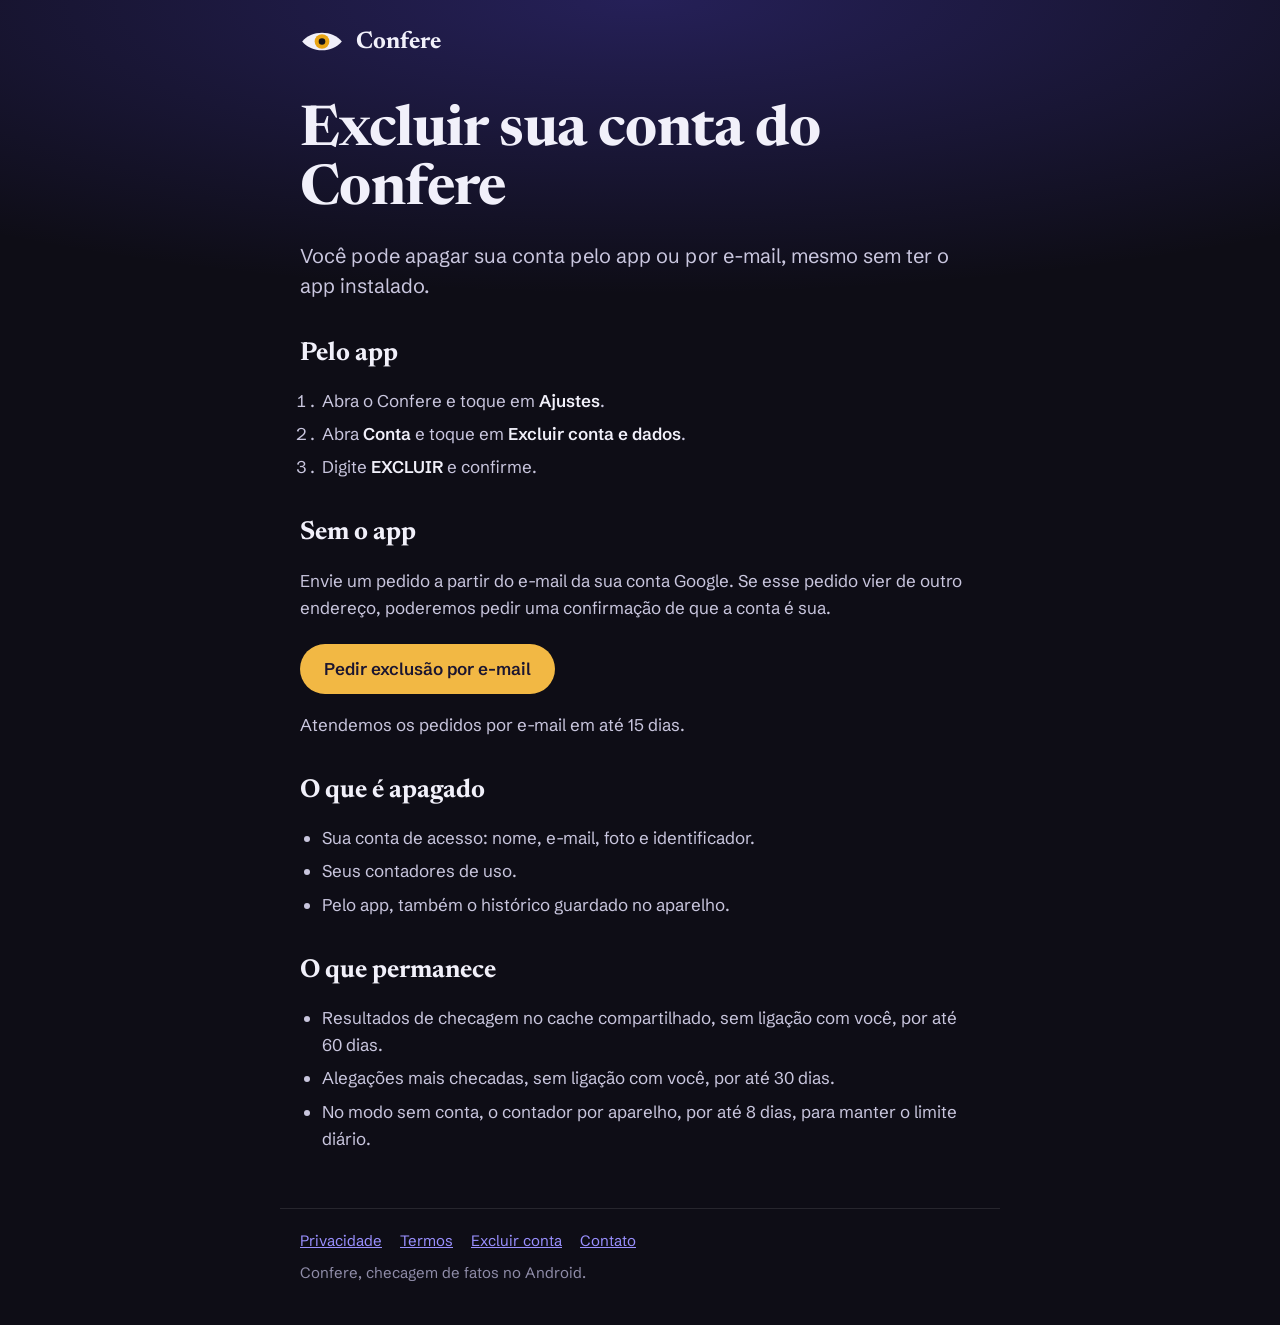
==== excluir-conta.html @ 86920b4b "Site do Confere" ====
<!doctype html>
<html lang="pt-BR">
<head>
<meta charset="utf-8">
<meta name="viewport" content="width=device-width,initial-scale=1">
<title>Excluir conta do Confere</title>
<meta name="description" content="Como excluir sua conta do Confere e quais dados são apagados.">
<link rel="preconnect" href="https://fonts.googleapis.com">
<link href="https://fonts.googleapis.com/css2?family=Newsreader:opsz,wght@6..72,400;6..72,700&family=Schibsted+Grotesk:wght@400;600&display=swap" rel="stylesheet">
<link rel="stylesheet" href="style.css">
</head>
<body>
<header><a class="brand" href="./"><svg viewBox="0 0 120 72" aria-hidden="true"><path d="M6 36C30 4 90 4 114 36 90 68 30 68 6 36Z" fill="#F1F0FA"/><circle cx="60" cy="36" r="20" fill="#E9A514"/><circle cx="60" cy="36" r="9" fill="#12131B"/></svg>Confere</a></header>
<main>
<h1>Excluir sua conta do Confere</h1>
<p class="lead">Você pode apagar sua conta pelo app ou por e-mail, mesmo sem ter o app instalado.</p>
<h2>Pelo app</h2>
<ol>
<li>Abra o Confere e toque em <strong>Ajustes</strong>.</li>
<li>Abra <strong>Conta</strong> e toque em <strong>Excluir conta e dados</strong>.</li>
<li>Digite <strong>EXCLUIR</strong> e confirme.</li>
</ol>
<h2>Sem o app</h2>
<p>Envie um pedido a partir do e-mail da sua conta Google. Se esse pedido vier de outro endereço, poderemos pedir uma confirmação de que a conta é sua.</p>
<a class="button" href="mailto:investlevelofficial@gmail.com?subject=Excluir%20minha%20conta%20do%20Confere&body=Quero%20excluir%20minha%20conta%20do%20Confere%20e%20os%20dados%20ligados%20a%20ela.">Pedir exclusão por e-mail</a>
<p>Atendemos os pedidos por e-mail em até 15 dias.</p>
<h2>O que é apagado</h2>
<ul>
<li>Sua conta de acesso: nome, e-mail, foto e identificador.</li>
<li>Seus contadores de uso.</li>
<li>Pelo app, também o histórico guardado no aparelho.</li>
</ul>
<h2>O que permanece</h2>
<ul>
<li>Resultados de checagem no cache compartilhado, sem ligação com você, por até 60 dias.</li>
<li>Alegações mais checadas, sem ligação com você, por até 30 dias.</li>
<li>No modo sem conta, o contador por aparelho, por até 8 dias, para manter o limite diário.</li>
</ul>
</main>
<footer><nav><a href="privacidade.html">Privacidade</a><a href="termos.html">Termos</a><a href="excluir-conta.html">Excluir conta</a><a href="mailto:investlevelofficial@gmail.com">Contato</a></nav>Confere, checagem de fatos no Android.</footer>
</body>
</html>
---- style.css ----
:root{--bg:#0E0D16;--group:#1A1925;--ink:#F1F0FA;--soft:#C9C6DE;--mute:#8F8CA8;--accent:#9A90FF;--action:#F2B844;--on-action:#1B1530;--line:rgba(255,255,255,.1);--neg:#FF7D7D;--pos:#5FD39A}
*{box-sizing:border-box}
html{-webkit-text-size-adjust:100%}
body{margin:0;background:radial-gradient(ellipse 120% 420px at 50% 0,rgba(91,76,240,.3),rgba(91,76,240,0) 70%) no-repeat,var(--bg);color:var(--ink);font:400 17px/1.6 'Schibsted Grotesk',system-ui,sans-serif}
main,header,footer{max-width:720px;margin:0 auto;padding:0 20px}
header{display:flex;align-items:center;gap:12px;padding-top:28px}
header a.brand{display:flex;align-items:center;gap:12px;color:var(--ink);text-decoration:none;font:700 24px/1 Newsreader,Georgia,serif}
header svg{width:44px;height:27px}
h1{font:700 clamp(38px,9vw,56px)/1.05 Newsreader,Georgia,serif;letter-spacing:-.6px;margin:48px 0 14px}
h2{font:700 26px/1.2 Newsreader,Georgia,serif;margin:38px 0 8px}
p,li{color:var(--soft)}
strong{color:var(--ink);font-weight:600}
a{color:var(--accent)}
.lead{font-size:20px;line-height:1.5}
.updated{color:var(--mute);font-size:15px}
.group{background:var(--group);border-radius:26px;padding:6px 22px;margin:20px 0}
.group>div{padding:16px 0;border-bottom:1px solid var(--line)}
.group>div:last-child{border-bottom:0}
.group h3{margin:0 0 2px;font-size:17px;font-weight:600;color:var(--ink)}
.group p{margin:0;font-size:16px}
ul,ol{padding-left:22px}
li{margin:6px 0}
.button{display:inline-flex;align-items:center;min-height:50px;padding:0 24px;border-radius:999px;background:var(--action);color:var(--on-action);font-weight:600;text-decoration:none;margin-top:6px}
.verdicts{display:flex;flex-wrap:wrap;gap:8px;margin:18px 0 0}
.verdicts span{padding:5px 13px;border-radius:999px;font-size:15px;font-weight:600}
.v-false{background:rgba(255,107,107,.15);color:var(--neg)}
.v-true{background:rgba(64,194,122,.15);color:var(--pos)}
.v-open{background:rgba(242,184,68,.15);color:var(--action)}
footer{margin-top:56px;padding-top:20px;padding-bottom:40px;border-top:1px solid var(--line);color:var(--mute);font-size:15px}
footer nav{display:flex;flex-wrap:wrap;gap:6px 18px;margin-bottom:8px}
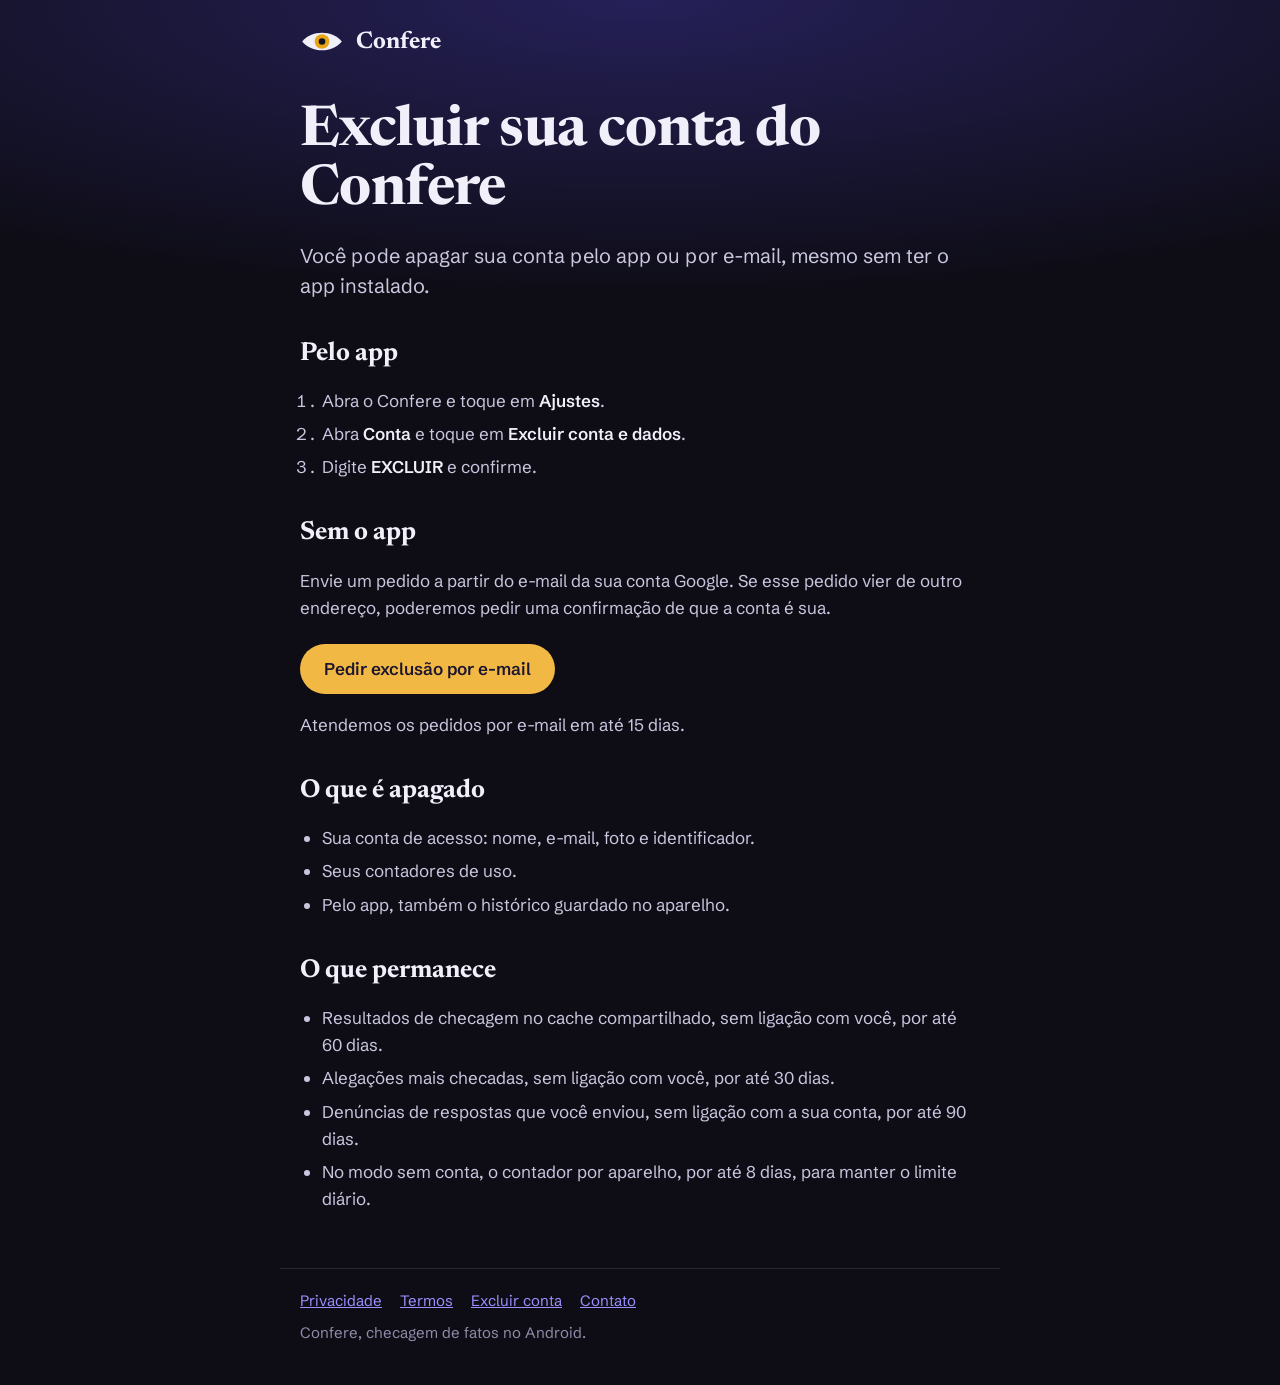
==== commit 2d22fe0b: "docs: política atualizada com fontes públicas, área de transferência e ditado Co-Authored-By: Claude" ====
--- a/excluir-conta.html
+++ b/excluir-conta.html
@@ -34,6 +34,7 @@
 <ul>
 <li>Resultados de checagem no cache compartilhado, sem ligação com você, por até 60 dias.</li>
 <li>Alegações mais checadas, sem ligação com você, por até 30 dias.</li>
+<li>Denúncias de respostas que você enviou, sem ligação com a sua conta, por até 90 dias.</li>
 <li>No modo sem conta, o contador por aparelho, por até 8 dias, para manter o limite diário.</li>
 </ul>
 </main>
